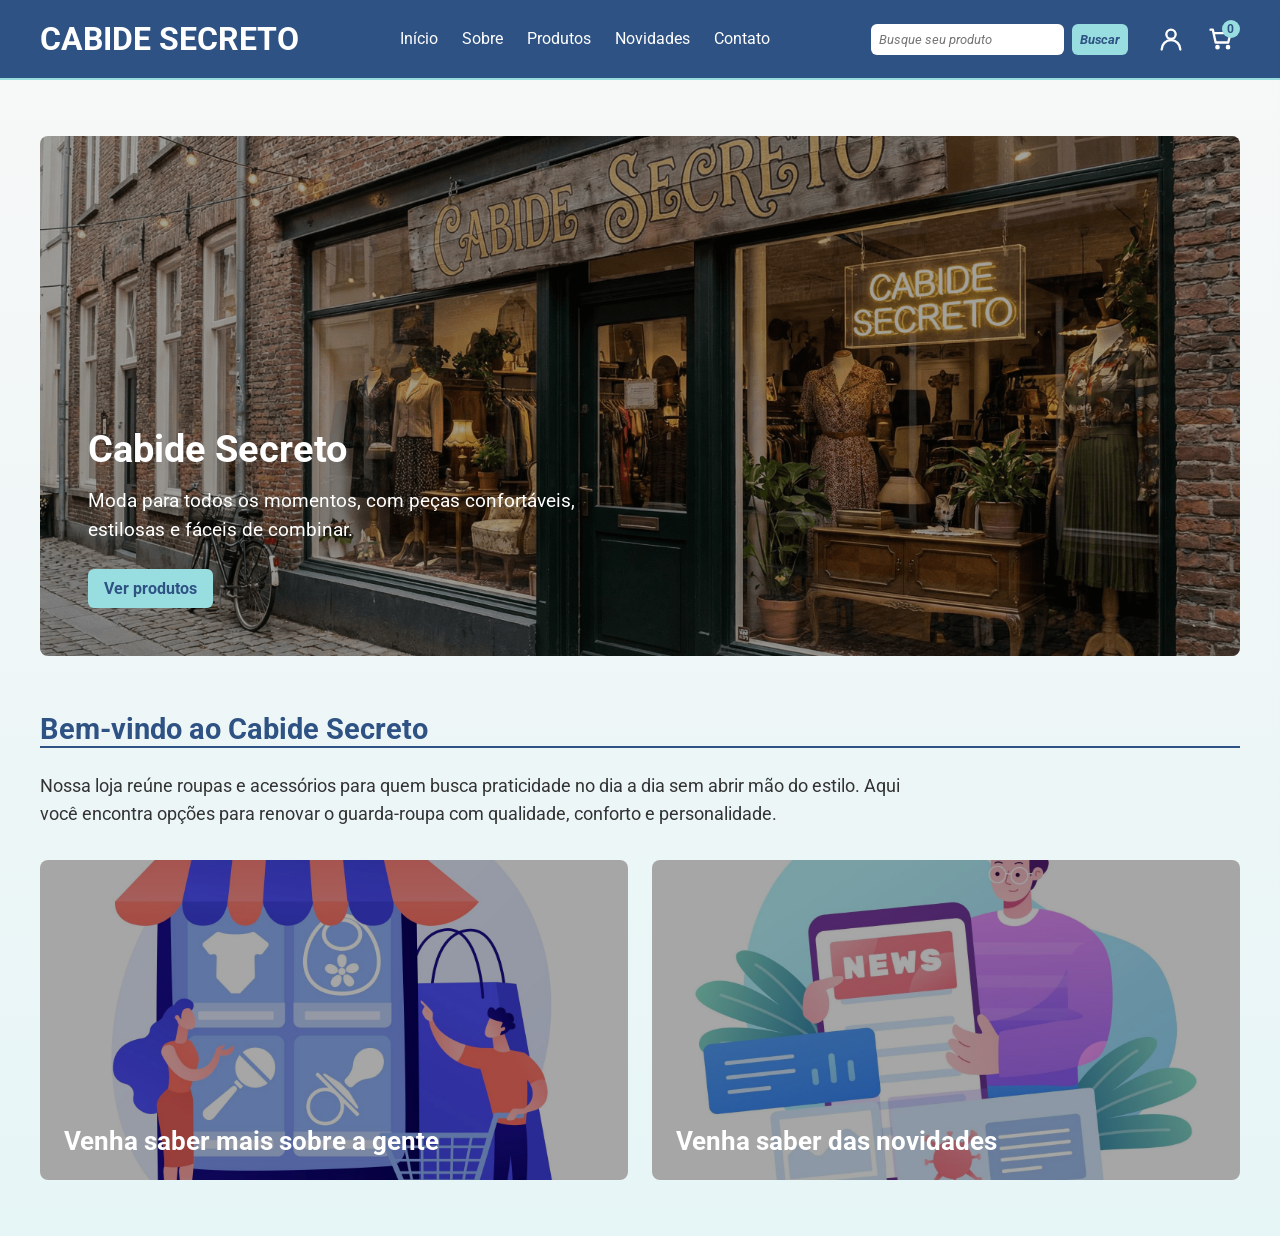
==== index.html @ 4e4d8888 "Primeiro commit" ====
<!DOCTYPE html>
<html lang="pt-BR">
<head>
    <meta charset="UTF-8">
    <meta name="viewport" content="width=device-width, initial-scale=1.0">
    <title>Cabide Secreto</title>
    <link rel="preconnect" href="https://fonts.googleapis.com">
    <link rel="preconnect" href="https://fonts.gstatic.com" crossorigin>
    <link href="https://fonts.googleapis.com/css2?family=Roboto:ital,wght@0,100..900;1,100..900&display=swap" rel="stylesheet">
    <link rel="stylesheet" href="main.css">
</head>
<body>
    <header>
       <div class="container cabecalho">
         <h1>Cabide Secreto</h1>
        <nav>
            <ul class="menu">
                <li>
                    <a href="index.html">Início</a>
                </li>
                <li>
                    <a href="./Sobre/sobre.html">Sobre</a>
                    <ul class="submenu">
                        <li>
                            <a href="./Sobre/sobre.html#sobre-loja">Sobre a loja</a>
                        </li>
                        <li>
                            <a href="./Sobre/sobre.html#fundacao">Fundação</a>
                        </li>
                        <li>
                            <a href="./Sobre/sobre.html#proprietarios">Proprietários</a>
                        </li>
                        <li>
                            <a href="./Sobre/sobre.html#diferentes-estilos">Diferentes estilos</a>
                        </li>
                    </ul>
                </li>
                <li>
                    <a href="./Produtos/produto.html">Produtos</a>
                    <ul class="submenu">
                        <li>
                            <a href="./Produtos/produto.html#todos">Ver todos</a>
                        </li>
                        <li>
                            <a href="./Produtos/produto.html#tenis">Tênis</a>
                        </li>
                        <li>
                            <a href="./Produtos/produto.html#casaco">Casaco</a>
                        </li>
                        <li>
                            <a href="./Produtos/produto.html#short">Short</a>
                        </li>
                        <li>
                            <a href="./Produtos/produto.html#camisa">Camisa</a>
                        </li>
                    </ul>
                </li>
                <li>
                    <a href="./Novidades/Novidade.html">Novidades</a>
                    <ul class="submenu">
                        <li>
                            <a href="./Novidades/Novidade.html#prom">Promoções</a>
                        </li>
                        <li>
                            <a href="./Novidades/Novidade.html#nov">Lançamentos</a>
                        </li>
                        <li>
                            <a href="./Novidades/Novidade.html#soon">Em breve</a>
                        </li>
                    </ul>
                </li>
                <li>
                    <a href="./Contato/contato.html">Contato</a>
                </li>
            </ul>
        </nav>
        <form class="form-busca-global" data-produtos-path="./Produtos/produto.html">
            <input type="text" name="busca" placeholder="Busque seu produto">
            <button type="submit">Buscar</button>
        </form>
        <div class="acoes-header">
            <a href="#" aria-label="Perfil">
                <img src="./icons/perfil.svg" alt="Perfil">
            </a>
            <a href="#" aria-label="Carrinho" data-carrinho>
                <img src="./icons/carrinho.svg" alt="Carrinho">
            </a>
        </div>
       </div>
       <div class="botao-menu">
        <button type="button">Abrir Menu</button>
    </div>
    </header>
    <main>
        <section class="hero-principal">
            <img src="./Imagem_principal/Loja%20Cabide%20Secreto.png" alt="Loja Cabide Secreto">
            <div class="hero-texto">
                <h2>Cabide Secreto</h2>
                <p>Moda para todos os momentos, com peças confortáveis, estilosas e fáceis de combinar.</p>
                <a href="./Produtos/produto.html#todos">Ver produtos</a>
            </div>
        </section>
        <section class="container apresentacao">
            <div class="titulo-principal">
                <h2>Bem-vindo ao Cabide Secreto</h2>
            </div>
            <p>
                Nossa loja reúne roupas e acessórios para quem busca praticidade no dia a dia sem abrir mão do estilo. Aqui você encontra opções para renovar o guarda-roupa com qualidade, conforto e personalidade.
            </p>
            <div class="chamadas-principais">
                <a class="chamada-principal" href="./Sobre/sobre.html">
                    <img src="./Imagem_principal/sobre.jpg" alt="Sobre a Loja">
                    <span>Venha saber mais sobre a gente</span>
                </a>
                <a class="chamada-principal" href="./Novidades/Novidade.html">
                    <img src="./Imagem_principal/Novidade.jpg" alt="Novidades">
                    <span>Venha saber das novidades</span>
                </a>
            </div>
        </section>
    </main>
    <script src="main.js"></script>
</body>
</html>
---- main.css ----
*{
    box-sizing: border-box;
    margin: 0;
    padding: 0;
    font-family: Roboto, sans-serif;
}

body {
    background: linear-gradient(to bottom, #f8f8f8, #e6f5f6);
}

.container{
    max-width: 1200px;
    width: 100%;
    margin: 0 auto;
}

header .container{
    display: flex;
    justify-content: space-between;
    align-items: center;
}

.cabecalho{
    gap: 24px;
}

.cabecalho nav{
    flex: 1;
    display: flex;
    justify-content: center;
}

.acoes-header{
    display: flex;
    align-items: center;
    gap: 12px;
}

.acoes-header a{
    position: relative;
    display: flex;
    align-items: center;
    justify-content: center;
    width: 38px;
    height: 38px;
    color: #fff;
    border-radius: 6px;
    text-decoration: none;
}

.acoes-header a:hover{
    background-color: #98DDDF;
    color: #2E5283;
}

.acoes-header img{
    width: 28px;
    height: 28px;
}

header{
    padding: 20px;
    background-color: #2E5283;
    color: #fff;
    border-bottom: 2px solid #98DDDF;
    margin-bottom: 56px;
}

header h1{
    text-transform: uppercase;
    font-weight: bold;
    white-space: nowrap;
}

.form-busca-global{
    display: flex;
    gap: 8px;
}

.form-busca-global input,
.form-busca-global button{
    padding: 8px;
    font-style: italic;
}

.form-busca-global input{
    border: none;
    border-radius: 6px;
}

.form-busca-global button{
    border: none;
    cursor: pointer;
    background-color: #98DDDF;
    color: #2E5283;
    border-radius: 6px;
    font-weight: bold;
}

.menu{
    display: flex;
    align-items: center;
    gap: 8px;
}

.menu > li{
    float: left;
    list-style: none;
    padding: 16px;
    border-bottom: 2px solid transparent;
    position: relative;
}

.menu > li:hover {
    border-color: #98DDDF;
}

.menu li{
    display: block;
    padding: 8px;
}

.menu li a{
    color: #fff;
    text-decoration: none;
}

.submenu{
    display: none;
    position: absolute;
    border: 1px solid #98DDDF;
    left: 0;
    width: 300px;
    top: calc(100% + 2px);
    background-color: #2E5283;
    z-index: 1;
}

.submenu li{
    list-style: none;
}

.submenu li a{
    color: #fff;
    text-decoration: none;
    font-weight: bold;
}

.menu li:hover .submenu{
    display: block;
}

.clear{
    clear: both;
}

.botao-menu{
    display: none;
}

.quantidade-carrinho{
    position: absolute;
    top: 0;
    right: 0;
    min-width: 18px;
    height: 18px;
    padding: 2px 5px;
    background-color: #98DDDF;
    color: #2E5283;
    border-radius: 50%;
    font-size: 0.75rem;
    font-weight: bold;
    line-height: 14px;
}

.carrinho-fundo{
    display: none;
    position: fixed;
    inset: 0;
    background-color: rgba(0, 0, 0, 0.35);
    z-index: 2;
}

.carrinho-lateral{
    position: fixed;
    top: 0;
    right: -380px;
    width: 360px;
    max-width: 90%;
    height: 100vh;
    padding: 24px;
    background-color: #fff;
    border-left: 3px solid #98DDDF;
    box-shadow: -4px 0 16px rgba(0, 0, 0, 0.2);
    z-index: 3;
    transition: right 0.3s ease;
    overflow-y: auto;
}

.carrinho-aberto .carrinho-fundo{
    display: block;
}

.carrinho-aberto .carrinho-lateral{
    right: 0;
}

.carrinho-topo{
    display: flex;
    justify-content: space-between;
    align-items: center;
    margin-bottom: 24px;
    color: #2E5283;
}

.fechar-carrinho,
.finalizar-compra{
    padding: 10px;
    background: #2E5283;
    color: #fff;
    border: none;
    cursor: pointer;
    border-radius: 6px;
}

.fechar-carrinho:hover,
.finalizar-compra:hover{
    background: #98DDDF;
    color: #2E5283;
}

.item-carrinho{
    display: grid;
    grid-template-columns: 64px 1fr;
    gap: 12px;
    padding: 12px 0;
    border-bottom: 1px solid #ddd;
}

.item-carrinho img{
    width: 64px;
    height: 64px;
    object-fit: cover;
    border-radius: 6px;
}

.item-carrinho h3{
    font-size: 1rem;
    margin-bottom: 6px;
    color: #333;
}

.item-carrinho p{
    margin-bottom: 8px;
    color: #555;
}

.item-carrinho button{
    padding: 6px 8px;
    background: #2E5283;
    color: #fff;
    border: none;
    border-radius: 6px;
    cursor: pointer;
}

.item-carrinho button:hover{
    background: #98DDDF;
    color: #2E5283;
}

.carrinho-vazio{
    display: none;
    color: #555;
}

.carrinho-vazio.visivel{
    display: block;
}

.carrinho-rodape{
    margin-top: 24px;
    display: flex;
    flex-direction: column;
    gap: 16px;
    color: #2E5283;
}

.hero-principal{
    position: relative;
    max-width: 1200px;
    height: 520px;
    margin: 0 auto 56px;
    overflow: hidden;
    border-radius: 8px;
}

.hero-principal img{
    width: 100%;
    height: 100%;
    object-fit: cover;
    display: block;
}

.hero-principal::after{
    content: "";
    position: absolute;
    inset: 0;
    background: rgba(0, 0, 0, 0.35);
}

.hero-texto{
    position: absolute;
    left: 48px;
    bottom: 48px;
    max-width: 520px;
    color: #fff;
    z-index: 1;
}

.hero-texto h2{
    font-size: 2.4rem;
    margin-bottom: 16px;
}

.hero-texto p{
    font-size: 1.2rem;
    line-height: 1.5;
    margin-bottom: 24px;
}

.hero-texto a{
    display: inline-block;
    padding: 10px 16px;
    background-color: #98DDDF;
    color: #2E5283;
    text-decoration: none;
    font-weight: bold;
    border-radius: 6px;
}

.hero-texto a:hover{
    background-color: #2E5283;
    color: #fff;
}

.apresentacao{
    margin-bottom: 56px;
}

.titulo-principal h2{
    color: #2E5283;
    border-bottom: 2px solid #2E5283;
    font-size: 1.8em;
    margin-bottom: 24px;
}

.apresentacao > p{
    max-width: 900px;
    color: #333;
    font-size: 1.1rem;
    line-height: 1.6;
    margin-bottom: 32px;
}

.chamadas-principais{
    display: grid;
    grid-template-columns: repeat(2, 1fr);
    gap: 24px;
}

.chamada-principal{
    position: relative;
    display: block;
    height: 320px;
    overflow: hidden;
    border-radius: 8px;
    text-decoration: none;
}

.chamada-principal img{
    width: 100%;
    height: 100%;
    object-fit: cover;
    display: block;
    transition: transform 0.3s ease;
}

.chamada-principal::after{
    content: "";
    position: absolute;
    inset: 0;
    background: rgba(0, 0, 0, 0.35);
}

.chamada-principal span{
    position: absolute;
    left: 24px;
    right: 24px;
    bottom: 24px;
    color: #fff;
    font-size: 1.6rem;
    font-weight: bold;
    z-index: 1;
}

.chamada-principal:hover img{
    transform: scale(1.04);
}

@media (max-width: 900px) {
    header{
        padding: 16px;
    }

    .cabecalho{
        flex-wrap: wrap;
        gap: 16px;
    }

    .cabecalho nav{
        display: none;
        flex-basis: 100%;
        order: 4;
        justify-content: flex-start;
    }

    body.menu-aberto .cabecalho nav{
        display: block;
    }

    .menu{
        display: block;
        width: 100%;
    }

    .menu > li{
        float: none;
        padding: 10px 0;
        border-bottom: 1px solid #98DDDF;
    }

    .menu li{
        padding: 8px 0;
    }

    .submenu{
        position: static;
        display: block;
        width: 100%;
        margin-top: 8px;
        padding-left: 16px;
        border: none;
        border-left: 2px solid #98DDDF;
        background-color: #2E5283;
    }

    .form-busca-global{
        flex-basis: 100%;
        order: 3;
    }

    .form-busca-global input{
        flex: 1;
        min-width: 0;
    }

    .botao-menu{
        display: block;
        max-width: 1200px;
        margin: 12px auto 0;
    }

    .botao-menu button{
        padding: 10px 16px;
        background-color: #98DDDF;
        color: #2E5283;
        border: none;
        border-radius: 6px;
        cursor: pointer;
        font-weight: bold;
    }

    .hero-principal{
        height: 420px;
    }

    .hero-texto{
        left: 24px;
        right: 24px;
        bottom: 24px;
    }

    .chamadas-principais{
        grid-template-columns: 1fr;
    }
}
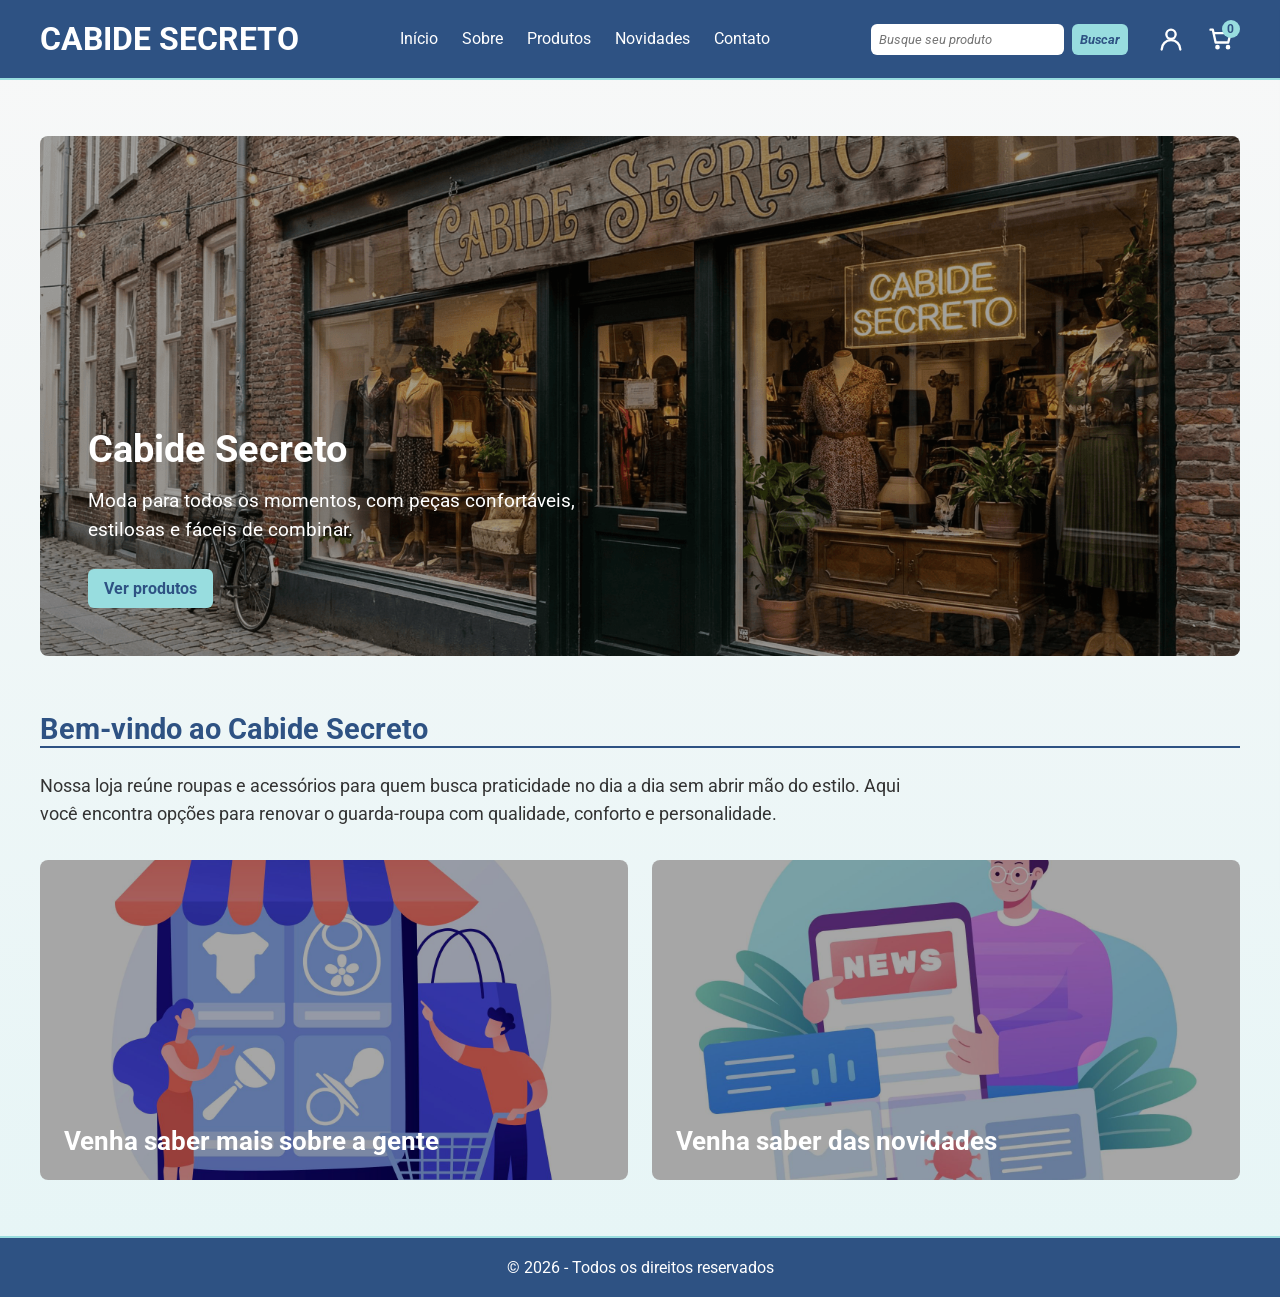
==== commit f9494c11: "Botando o footer" ====
--- a/index.html
+++ b/index.html
@@ -119,6 +119,9 @@
             </div>
         </section>
     </main>
+    <footer class="rodape">
+        <p>&copy; 2026 - Todos os direitos reservados</p>
+    </footer>
     <script src="main.js"></script>
 </body>
 </html>
--- a/main.css
+++ b/main.css
@@ -409,6 +409,15 @@
     transform: scale(1.04);
 }
 
+.rodape{
+    margin-top: 56px;
+    padding: 20px;
+    background-color: #2E5283;
+    color: #fff;
+    text-align: center;
+    border-top: 2px solid #98DDDF;
+}
+
 @media (max-width: 900px) {
     header{
         padding: 16px;
